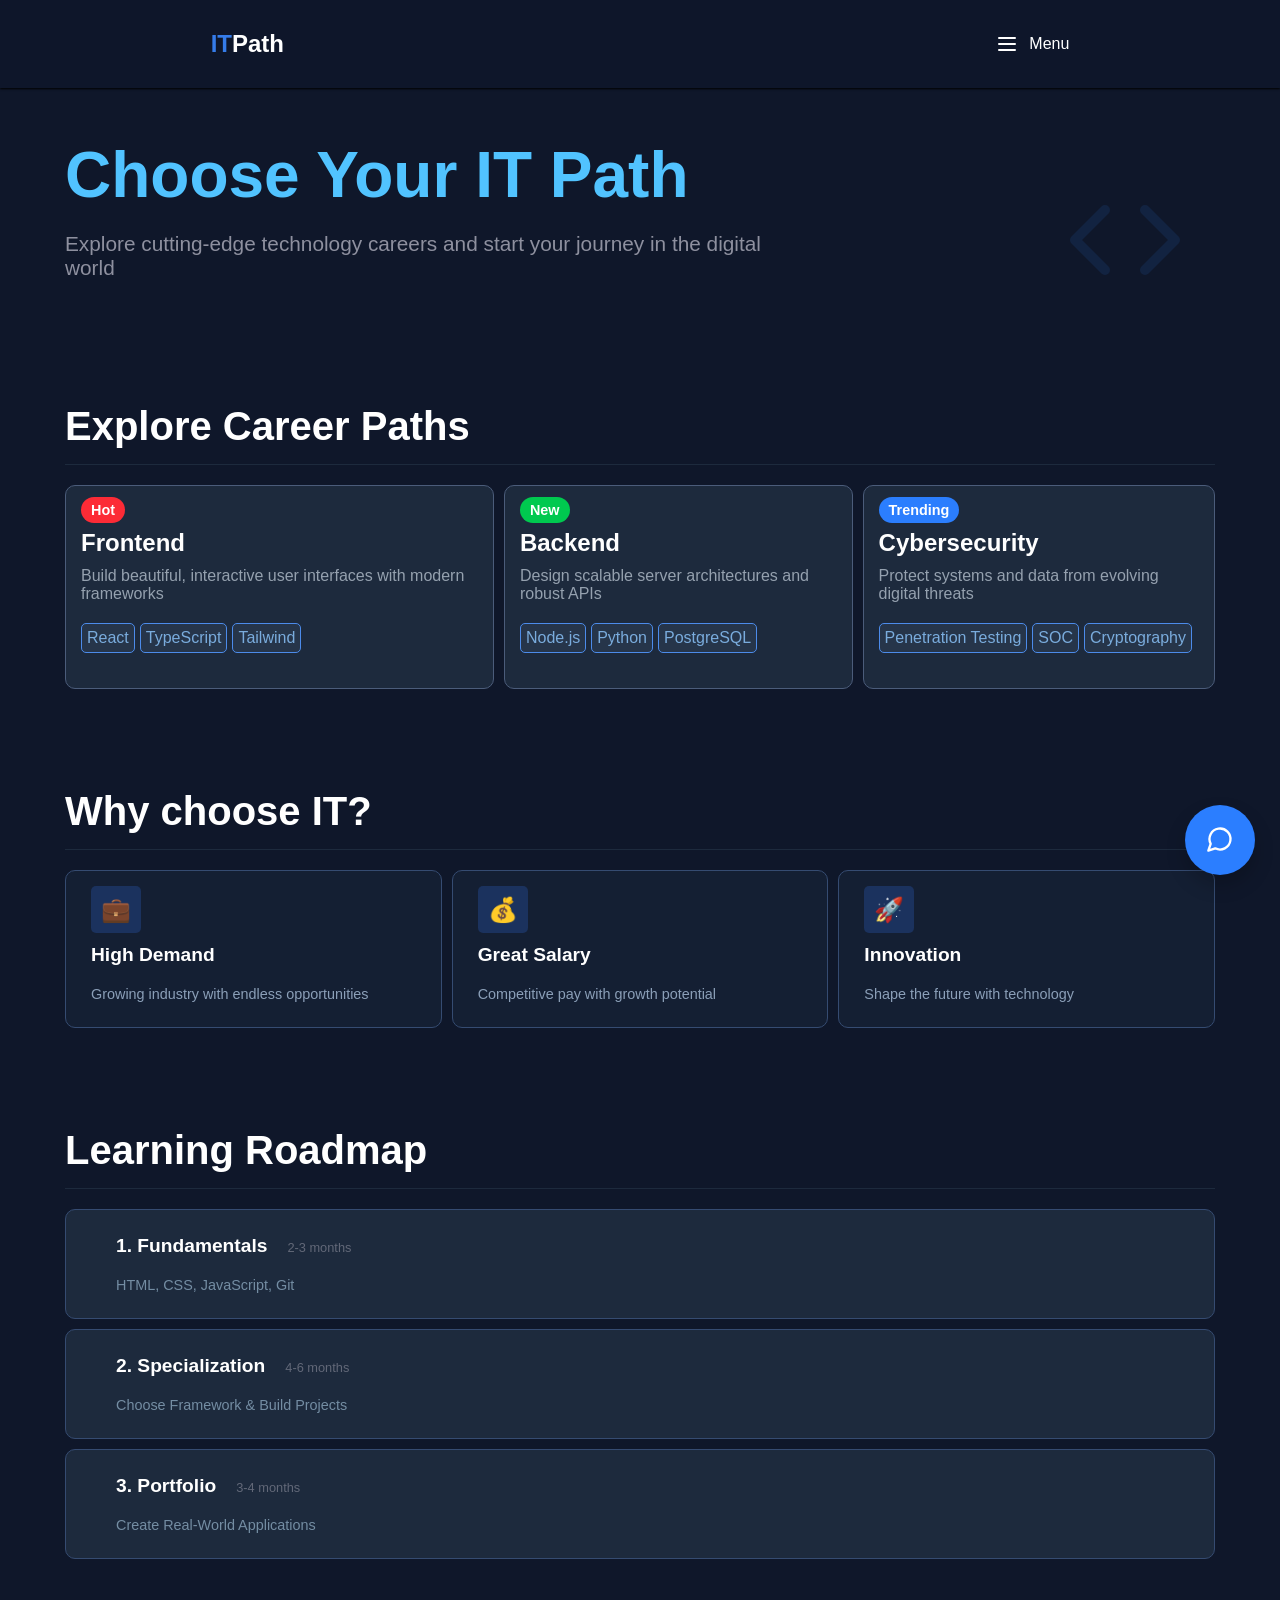
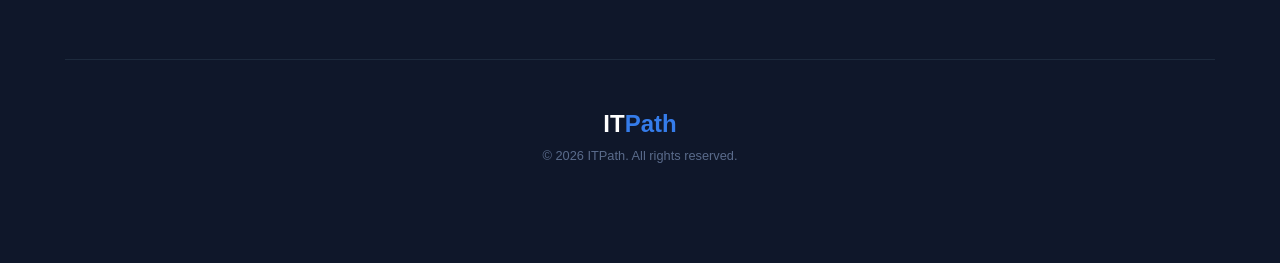
==== lesson13/index.html @ 816705c7 "Add files via upload" ====
<!DOCTYPE html>
<html lang="en">
<head>
    <link href="style/style.css" rel="stylesheet">
    <meta charset="UTF-8">
    <title>ITPath</title>
    <meta name="viewport" content="width=device-width, initial-scale=1">
</head>
<body>
<header>
    <div class="logo"><span>IT</span>Path</div>
    <div class="menu">
        <svg xmlns="http://www.w3.org/2000/svg" width="24" height="24" viewBox="0 0 24 24" fill="none" stroke="currentColor" stroke-width="2" stroke-linecap="round" stroke-linejoin="round" class="lucide lucide-menu"><line x1="4" x2="20" y1="12" y2="12"></line><line x1="4" x2="20" y1="6" y2="6"></line><line x1="4" x2="20" y1="18" y2="18"></line></svg>
        <span>Menu</span>
    </div>
</header>
<div class="wrapper">
    <main>
        <h1>Choose Your IT Path</h1>
        <p class="hed">Explore cutting-edge technology careers and start your journey in the digital <br>world</p>
        <span class="logo-main"><svg xmlns="http://www.w3.org/2000/svg" width="120" height="120" viewBox="0 0 24 24" fill="none" stroke="currentColor" stroke-width="2" stroke-linecap="round" stroke-linejoin="round" class="lucide lucide-code text-blue-500"><polyline points="16 18 22 12 16 6"></polyline><polyline points="8 6 2 12 8 18"></polyline></svg></span>
        <article class="card-grid">
            <div>
            <h2>Explore Career Paths</h2>
            <section class="explore">
                <div class="card">
                    <span class="but-front">Hot</span>
                    <h3>Frontend</h3>
                    <p>Build beautiful, interactive user interfaces with modern frameworks</p>
                    <div class="learn-list">
                        <p>React</p>
                        <p>TypeScript</p>
                        <p>Tailwind</p>
                    </div>

                </div>
                <div class="card">
                    <span class="but-back">New</span>
                    <h3>Backend</h3>
                    <p>Design scalable server architectures and robust APIs</p>
                    <div class="learn-list">
                        <p>Node.js</p>
                        <p>Python</p>
                        <p>PostgreSQL</p>
                    </div>

                </div>
                <div class="card">
                    <span class="but-cyber">Trending</span>
                    <h3>Cybersecurity</h3>
                    <p>Protect systems and data from evolving digital threats</p>
                    <div class="learn-list">
                        <p>Penetration Testing</p>
                        <p>SOC</p>
                        <p>Cryptography</p>
                    </div>

                </div>
            </section>
            </div>
            <div>
            <h2 class="h-choose">Why choose IT?</h2>
            <section class="why-choose">
                <div class="card-why">
                    <span>💼</span>
                    <h4>High Demand</h4>
                    <p>Growing industry with endless opportunities</p>
                </div>
                <div class="card-why">
                    <span>💰</span>
                    <h4>Great Salary</h4>
                    <p>Competitive pay with growth potential</p>
                </div>
                <div class="card-why">
                    <span>🚀</span>
                    <h4>Innovation</h4>
                    <p>Shape the future with technology</p>
                </div>
            </section>
            <h2 class="h-choose">Learning Roadmap</h2>
            <section class="learning-roadmap">
                <div class="card-roadmap">
                    <div class="circle"></div>
                    <h4>1. Fundamentals<span>2-3 months</span></h4>
                    <p>HTML, CSS, JavaScript, Git</p>
                </div>
                <div class="card-roadmap">
                    <div class="circle"></div>
                    <h4>2. Specialization<span>4-6 months</span></h4>
                    <p>Choose Framework & Build Projects</p>
                </div>
                <div class="card-roadmap">
                    <div class="circle"></div>
                    <h4>3. Portfolio<span>3-4 months</span></h4>
                    <p>Create Real-World Applications</p>
                </div>
            </section>
            </div>
        </article>
        <button class="btn-edit"><svg xmlns="http://www.w3.org/2000/svg" width="28" height="28" viewBox="0 0 24 24" fill="none" stroke="currentColor" stroke-width="2" stroke-linecap="round" stroke-linejoin="round" class="lucide lucide-message-circle text-white"><path d="M7.9 20A9 9 0 1 0 4 16.1L2 22Z"></path></svg></button>
    <footer>
        <div class="logo">IT<span>Path</span></div>
        <p>&copy; 2026 ITPath. All rights reserved.</p>
    </footer>
    </main>
</div>
</body>
</html>
---- lesson13/style/style.css ----
*{
    margin: 0;
    padding: 0;
    box-sizing: border-box;
    text-decoration: none;
}
body{
    background: #0f172a;
    font-family: "Inter", sans-serif;
    color: #fff;
}
.wrapper{
    max-width: 1250px;
    margin: 0 auto;
    padding: 50px;
}
header{
    display: flex;
    justify-content: space-around;
    padding: 30px;
    align-items: center;
    box-shadow: 0 1px 2px rgba(0,0,0,2);
    position: sticky;
    top: 0;
    z-index: 100;
    column-gap: 350px;
    background: rgba(15, 23, 42, 0.79);
}
.logo{
    font-size: 1.5rem;
    font-weight: bold;
}
.logo span{
    color: #357cea;
}
.menu{
    display: flex;
    justify-content: center;
    align-items: center;
    gap: 10px;
}
h1{
    color: #51c3ff;
    font-size: 4rem;
}
.hed{
    color: #8e909f;
    font-size: 1.3rem;
    margin-top: 20px;
}
.btn-edit{
    position: fixed;
    height: 70px;
    width: 70px;
    bottom: 25px;
    right: 25px;
    background: #2b7eff;
    color: #fff;
    border: none;
    padding: 5px 10px;
    border-radius: 50%;
    cursor: pointer;
    box-shadow: 0 10px 20px rgba(0,0,0,0.2);
}
.logo-main{
    color: #122341;
    position: relative;
    left: 1000px;
    bottom: 100px;
}
h2{
    background: #0f172a;
    font-size: 2.5rem;
    padding-bottom: 15px;
    border-bottom: 1px solid rgb(29, 42, 61);
    position: sticky;
    top: 100px;
}
.explore{
    margin: 20px 0;
    display: flex;
    justify-content: center;
    align-items: center;
    gap: 10px;
}
.card{
    padding: 15px;
    background: #1d2a3d;
    border-radius: 10px;
    border: 1px solid rgb(75, 92, 122);
}
.card:hover{
    box-shadow: 0 0 20px rgba(69, 115, 232, 0.44);
    border-color: rgb(99, 150, 234);
}
.learn-list{
    margin: 20px 0;
    display: flex;
    gap: 5px;
}
.learn-list p{
    border-radius: 5px;
    color: #7aacdd;
    padding: 5px 5px;
    border: 1px solid #4c8bea;
    background: #26354a;
}
h3{
    font-size: 1.5rem;
    margin: 10px 0;
}
.card > p{
    color: #95a1af;
}
.but-front{
    color: #fff;
    background: #fc2b36;
    font-weight: bold;
    border-radius: 15px;
    width: auto;
    font-size: 0.9rem;
    padding: 5px 10px;
}
.but-back{
    color: #fff;
    background: #00c94f;
    font-weight: bold;
    border-radius: 15px;
    width: auto;
    font-size: 0.9rem;
    padding: 5px 10px;
}
.but-cyber{
    color: #fff;
    background: #2b7efe;
    font-weight: bold;
    border-radius: 15px;
    width: auto;
    font-size: 0.9rem;
    padding: 5px 10px;
}
.h-choose{
    margin-top: 100px;
}
footer{
    border-top: 1px solid rgb(29, 42, 61);
    padding: 50px;
    display: flex;
    flex-direction: column;
    justify-content: center;
    align-items: center;
    gap: 10px;
}
.why-choose{
    margin: 20px 0;
    display: flex;
    justify-content: space-between;
    align-items: center;
    gap: 10px;
}
.card-why{
    padding: 25px;
    background: #141f33;
    border-radius: 10px;
    border: 1px solid rgb(53, 75, 113);
    flex: 1;
}
h4{
    font-size: 1.2rem;
    margin: 20px 0;
}
.card-why span{
    font-size: 1.5rem;
    background: #1b325e;
    border-radius: 5px;
    padding: 10px;
}
.card-why p{
    font-size: 0.9rem;
    color: #8b9fb8;
}
.learning-roadmap{
    margin: 20px 0 100px 0;
    display: flex;
    gap: 10px;
    flex-direction: column;
}
.card-roadmap{
    background: #1d2a3d;
    border-radius: 10px;
    border: 1px solid rgb(53, 75, 113);
    flex: 1;
    padding: 5px 50px;
}
.card-roadmap:hover{
    border-color: rgb(99, 150, 234);
}
.card-roadmap p{
    margin: 20px 0;
    font-size: 0.9rem;
    color: #748da3;
}
h4 > span{
    font-size: 0.8rem;
    margin: 20px;
    font-weight: 400;
    color: #626878;
}
footer p{
    font-size: 0.8rem;
    color: #5a6b8b;
}
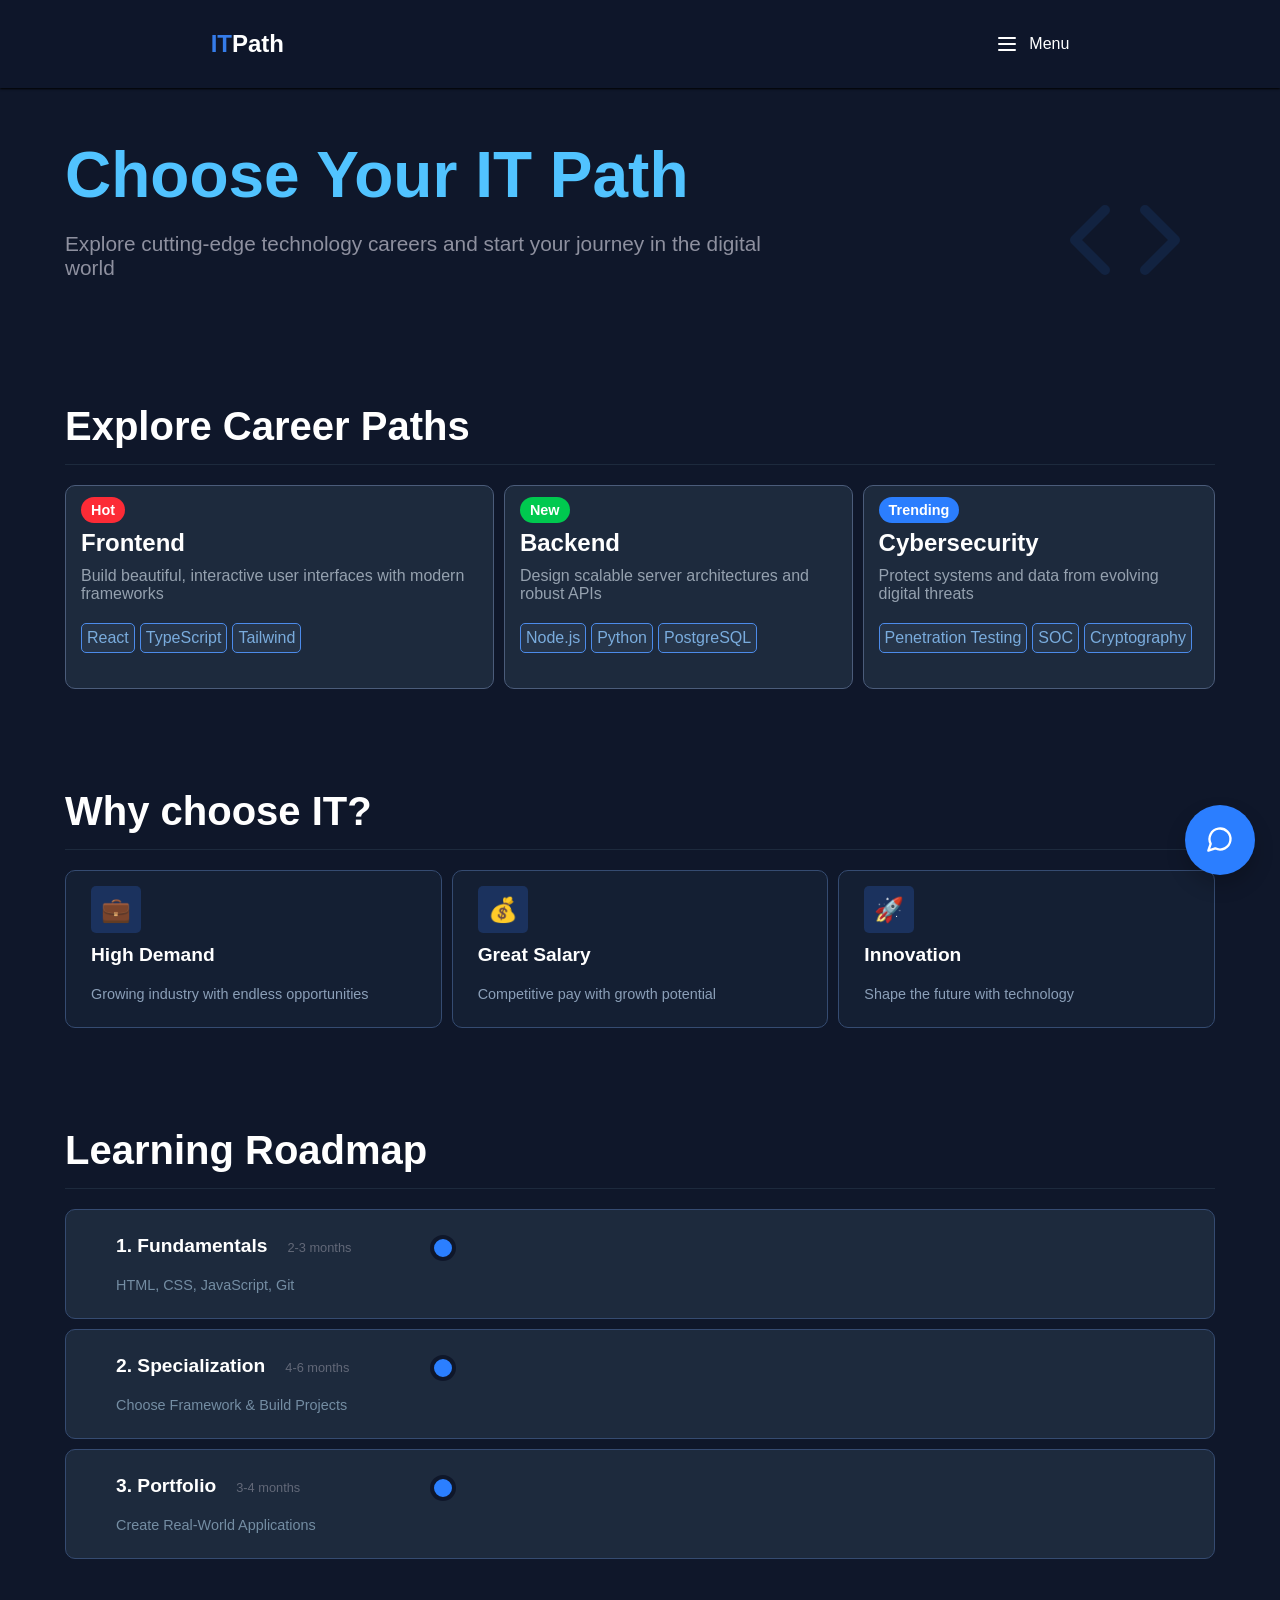
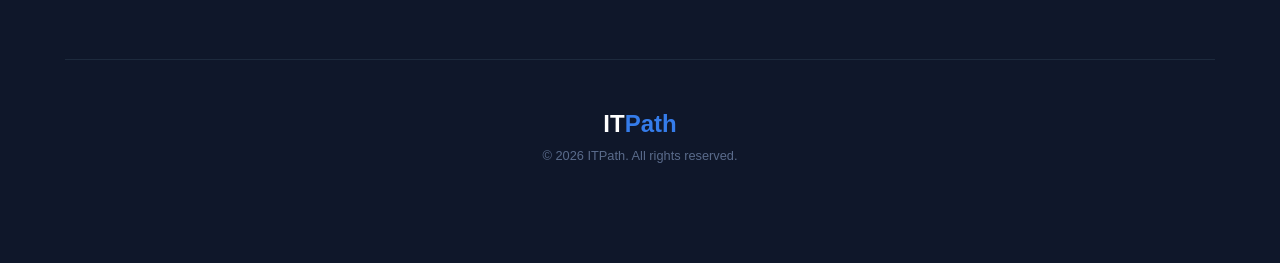
==== commit 54831c4e: "Add files via upload" ====
--- a/lesson13/index.html
+++ b/lesson13/index.html
@@ -80,18 +80,18 @@
             <h2 class="h-choose">Learning Roadmap</h2>
             <section class="learning-roadmap">
                 <div class="card-roadmap">
-                    <div class="circle"></div>
-                    <h4>1. Fundamentals<span>2-3 months</span></h4>
+                    <div class="circle">
+                    <h4>1. Fundamentals<span>2-3 months</span></h4></div>
                     <p>HTML, CSS, JavaScript, Git</p>
                 </div>
                 <div class="card-roadmap">
-                    <div class="circle"></div>
-                    <h4>2. Specialization<span>4-6 months</span></h4>
+                    <div class="circle">
+                    <h4>2. Specialization<span>4-6 months</span></h4></div>
                     <p>Choose Framework & Build Projects</p>
                 </div>
                 <div class="card-roadmap">
-                    <div class="circle"></div>
-                    <h4>3. Portfolio<span>3-4 months</span></h4>
+                    <div class="circle">
+                    <h4>3. Portfolio<span>3-4 months</span></h4></div>
                     <p>Create Real-World Applications</p>
                 </div>
             </section>
--- a/lesson13/style/style.css
+++ b/lesson13/style/style.css
@@ -210,3 +210,14 @@
     font-size: 0.8rem;
     color: #5a6b8b;
 }
+.circle::before {
+    content: "";
+    position: absolute;
+    left: 430px;
+    width: 18px;
+    height: 18px;
+    background: #2b7fff;
+    border: 4px solid #0f172a;
+    border-radius: 50%;
+    z-index: 100;
+}
